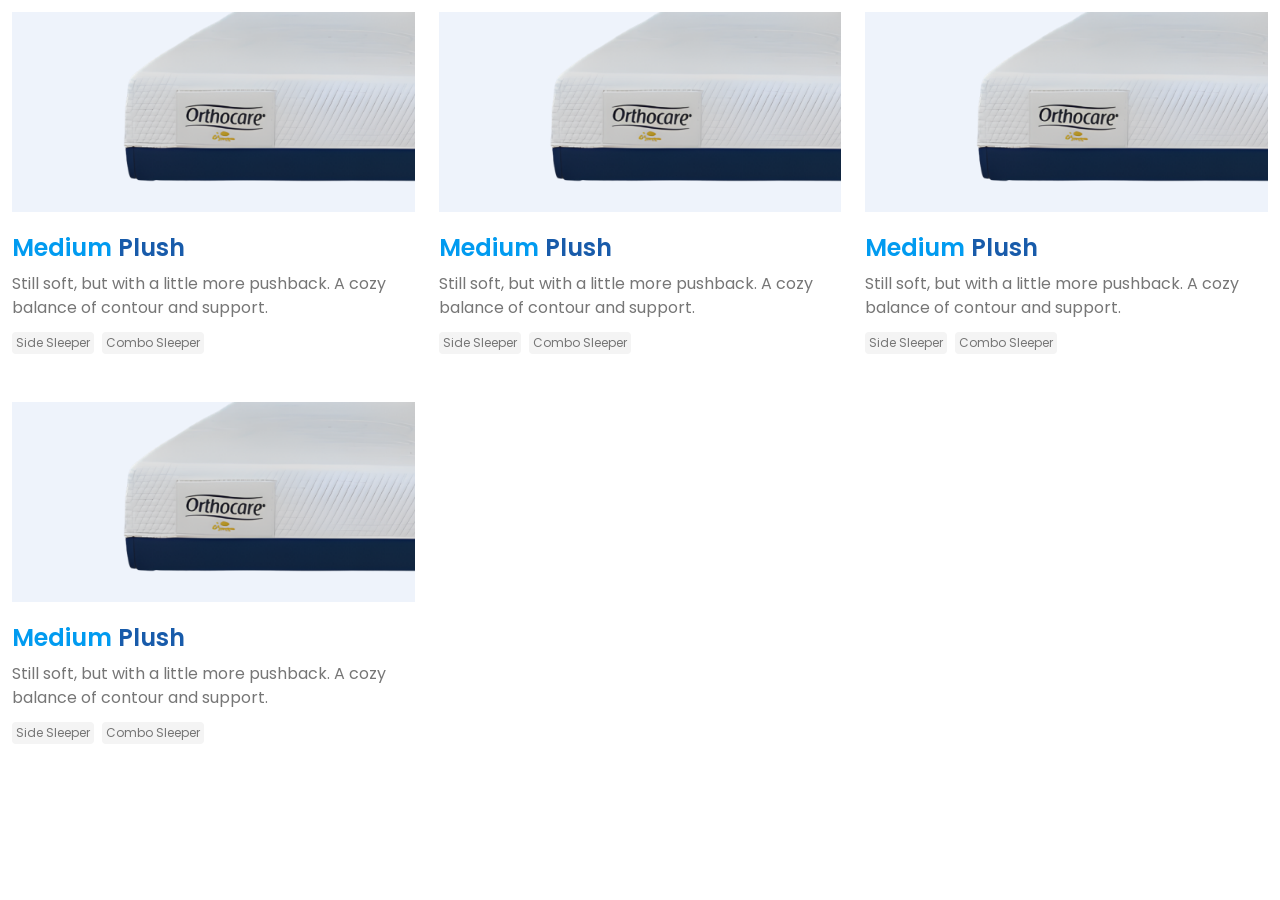
==== src/index.html @ 2d7c1d59 "initial product cards" ====
<!DOCTYPE html>
<html lang="en">
  <head>
    <meta charset="UTF-8" />
    <meta name="viewport" content="width=device-width, initial-scale=1.0" />
    <link rel="stylesheet" href="./index.css" />
    <script src="./index.js" defer></script>
    <title>Abenson</title>
  </head>
  <body>
    <main>
      <section class="product-grid">
        <article class="product-card">
          <a href="">
            <div class="product-image">
              <img
                width="300"
                height="300"
                src="../public/firmness/medium-plush.png"
                alt="Medium Plush"
              />
            </div>
            <div class="product-info">
              <h3 class="product-title">
                <span class="text-blue-secondary">Medium</span>&nbsp;<span
                  class="text-blue-primary"
                  >Plush</span
                >
              </h3>
              <p class="product-description">
                Still soft, but with a little more pushback. A cozy balance of
                contour and support.
              </p>
              <div class="product-tags">
                <span class="product-tag">Side Sleeper</span>
                <span class="product-tag">Combo Sleeper</span>
              </div>
            </div>
          </a>
        </article>
        <article class="product-card">
          <a href="">
            <div class="product-image">
              <img
                width="300"
                height="300"
                src="../public/firmness/medium-plush.png"
                alt="Medium Plush"
              />
            </div>
            <div class="product-info">
              <h3 class="product-title">
                <span class="text-blue-secondary">Medium</span>&nbsp;<span
                  class="text-blue-primary"
                  >Plush</span
                >
              </h3>
              <p class="product-description">
                Still soft, but with a little more pushback. A cozy balance of
                contour and support.
              </p>
              <div class="product-tags">
                <span class="product-tag">Side Sleeper</span>
                <span class="product-tag">Combo Sleeper</span>
              </div>
            </div>
          </a>
        </article>
        <article class="product-card">
          <a href="">
            <div class="product-image">
              <img
                width="300"
                height="300"
                src="../public/firmness/medium-plush.png"
                alt="Medium Plush"
              />
            </div>
            <div class="product-info">
              <h3 class="product-title">
                <span class="text-blue-secondary">Medium</span>&nbsp;<span
                  class="text-blue-primary"
                  >Plush</span
                >
              </h3>
              <p class="product-description">
                Still soft, but with a little more pushback. A cozy balance of
                contour and support.
              </p>
              <div class="product-tags">
                <span class="product-tag">Side Sleeper</span>
                <span class="product-tag">Combo Sleeper</span>
              </div>
            </div>
          </a>
        </article>
        <article class="product-card">
          <a href="">
            <div class="product-image">
              <img
                width="300"
                height="300"
                src="../public/firmness/medium-plush.png"
                alt="Medium Plush"
              />
            </div>
            <div class="product-info">
              <h3 class="product-title">
                <span class="text-blue-secondary">Medium</span>&nbsp;<span
                  class="text-blue-primary"
                  >Plush</span
                >
              </h3>
              <p class="product-description">
                Still soft, but with a little more pushback. A cozy balance of
                contour and support.
              </p>
              <div class="product-tags">
                <span class="product-tag">Side Sleeper</span>
                <span class="product-tag">Combo Sleeper</span>
              </div>
            </div>
          </a>
        </article>
      </section>
    </main>
  </body>
</html>
---- src/index.css ----
@import url("https://fonts.googleapis.com/css2?family=Poppins:wght@400;500;600;700&display=swap");

:root {
  --primary: #185baa;
  --secondary: #019bf0;
  --primary-text: #4c525c;
  --secondary-text: #767676;
  --white: #ffffff;
  --image-bg: #eef3fb;
  --radius-sm: 4px;
  --radius-lg: 30px;
  --radius-xl: 50px;
}

* {
  margin: 0;
  padding: 0;
  box-sizing: border-box;
  font-family: "Poppins", sans-serif;
  font-style: normal;
}

a {
  text-decoration: none;
  color: inherit;
}

.text-blue-primary {
  color: var(--primary);
}

.text-blue-secondary {
  color: var(--secondary);
}

.text-primary {
  color: var(--primary-text);
}

.text-secondary {
  color: var(--secondary-text);
}

/* Product Grid */
.product-grid {
  display: grid;
  grid-template-columns: 1fr;
}

/* Product Card */
.product-card {
  background: var(--white);
  border-radius: 1rem;
  overflow: hidden;
  cursor: pointer;
  padding: 12px;
}

.product-image {
  width: 100%;
  height: 200px;
  overflow: hidden;
  background-color: var(--image-bg);
}

.product-image img {
  width: 100%;
  height: 100%;
  object-fit: cover;
}

.product-info {
  padding: 1.5rem 0;
  display: flex;
  flex-direction: column;
  gap: 0.75rem; /* 12px */
}

.product-title {
  font-size: 1.5rem; /* 24px */
  font-weight: 600;
  line-height: 1.5rem;
}

.product-description {
  color: var(--secondary-text);
  font-size: 1rem;
  line-height: 1.5;
}

.product-tags {
  display: flex;
  flex-wrap: wrap;
  gap: 0.5rem;
}

.product-tag {
  padding: 2px 4px;
  border-radius: var(--radius-sm);
  background-color: #f4f4f4;
  font-size: 0.75rem;
  color: var(--secondary-text);
}

/* Small screens and up (sm) */
@media (min-width: 640px) {
}

/* Medium screens and up (md) */
@media (min-width: 768px) {
  .product-grid {
    grid-template-columns: repeat(2, 1fr);
  }
}

/* Large screens and up (lg) */
@media (min-width: 1024px) {
  .product-grid {
    grid-template-columns: repeat(3, 1fr);
  }
}

/* Extra large screens and up (xl) */
@media (min-width: 1280px) {
}
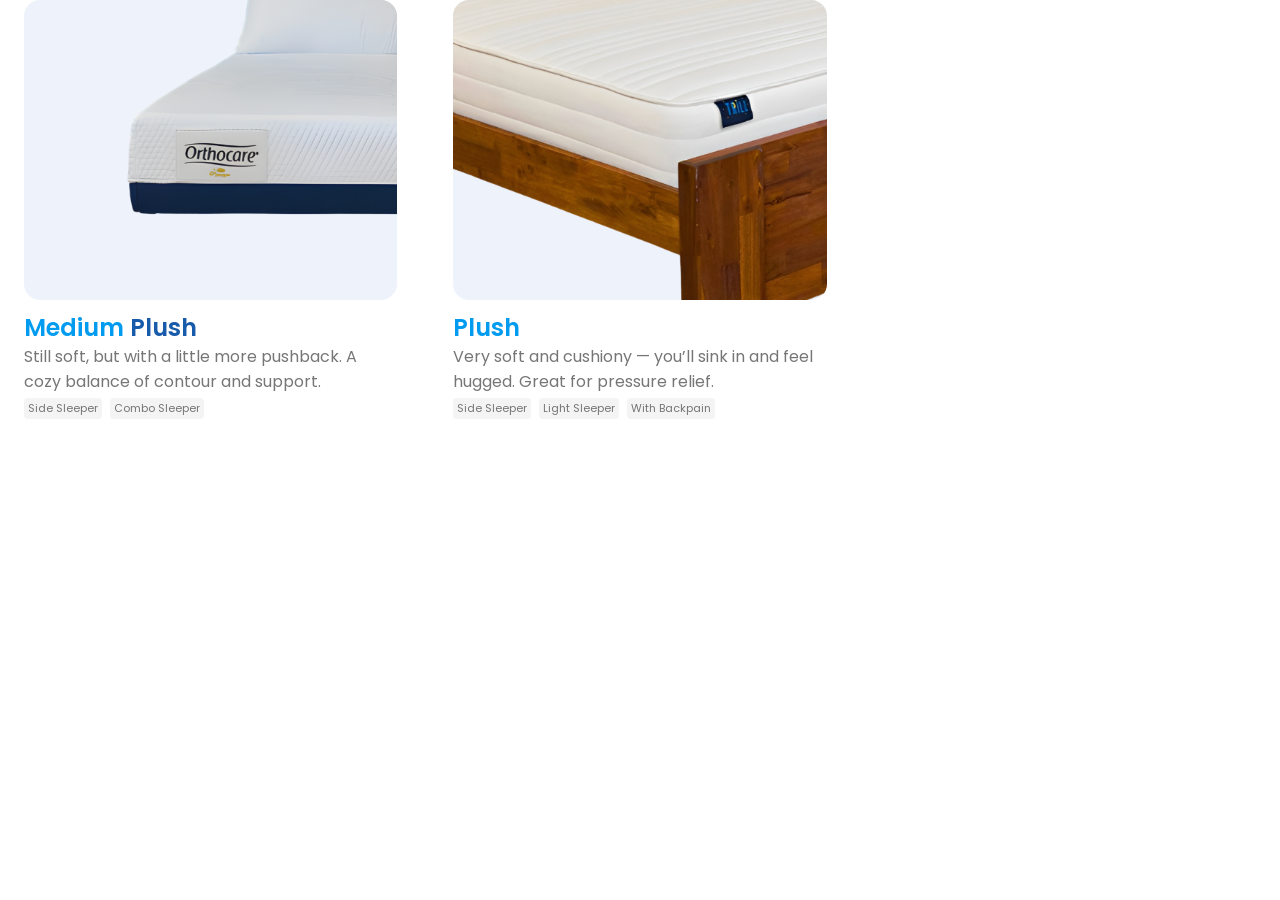
==== commit a6cb7382: "initial responsiveness for product cads" ====
--- a/src/index.html
+++ b/src/index.html
@@ -10,118 +10,68 @@
   <body>
     <main>
       <section class="product-grid">
-        <article class="product-card">
-          <a href="">
-            <div class="product-image">
-              <img
-                width="300"
-                height="300"
-                src="../public/firmness/medium-plush.png"
-                alt="Medium Plush"
-              />
-            </div>
-            <div class="product-info">
-              <h3 class="product-title">
-                <span class="text-blue-secondary">Medium</span>&nbsp;<span
-                  class="text-blue-primary"
-                  >Plush</span
-                >
-              </h3>
-              <p class="product-description">
-                Still soft, but with a little more pushback. A cozy balance of
-                contour and support.
-              </p>
-              <div class="product-tags">
-                <span class="product-tag">Side Sleeper</span>
-                <span class="product-tag">Combo Sleeper</span>
+        <a href="">
+          <article class="product-card">
+            <div>
+              <div class="product-image">
+                <img
+                  src="../public/firmness/medium-plush.png"
+                  alt="Medium Plush"
+                />
+              </div>
+              <div class="product-info">
+                <h3 class="product-title">
+                  <span class="text-blue-secondary">Medium</span>&nbsp;<span
+                    class="text-blue-primary"
+                    >Plush</span
+                  >
+                </h3>
+                <p class="product-description">
+                  Still soft, but with a little more pushback. A cozy balance of
+                  contour and support.
+                </p>
+                <div class="product-tags md">
+                  <span class="product-tag">Side Sleeper</span>
+                  <span class="product-tag">Combo Sleeper</span>
+                </div>
               </div>
             </div>
-          </a>
-        </article>
-        <article class="product-card">
-          <a href="">
-            <div class="product-image">
-              <img
-                width="300"
-                height="300"
-                src="../public/firmness/medium-plush.png"
-                alt="Medium Plush"
-              />
+
+            <div class="product-tags sm">
+              <span class="product-tag">Side Sleeper</span>
+              <span class="product-tag">Combo Sleeper</span>
             </div>
-            <div class="product-info">
-              <h3 class="product-title">
-                <span class="text-blue-secondary">Medium</span>&nbsp;<span
-                  class="text-blue-primary"
-                  >Plush</span
-                >
-              </h3>
-              <p class="product-description">
-                Still soft, but with a little more pushback. A cozy balance of
-                contour and support.
-              </p>
-              <div class="product-tags">
-                <span class="product-tag">Side Sleeper</span>
-                <span class="product-tag">Combo Sleeper</span>
+          </article>
+        </a>
+        <a href="">
+          <article class="product-card">
+            <div>
+              <div class="product-image">
+                <img src="../public/firmness/plush.png" alt="Plush" />
+              </div>
+              <div class="product-info">
+                <h3 class="product-title">
+                  <span class="text-blue-secondary">Plush</span>
+                </h3>
+                <p class="product-description">
+                  Very soft and cushiony — you’ll sink in and feel hugged. Great
+                  for pressure relief.
+                </p>
+                <div class="product-tags md">
+                  <span class="product-tag">Side Sleeper</span>
+                  <span class="product-tag">Light Sleeper</span>
+                  <span class="product-tag">With Backpain</span>
+                </div>
               </div>
             </div>
-          </a>
-        </article>
-        <article class="product-card">
-          <a href="">
-            <div class="product-image">
-              <img
-                width="300"
-                height="300"
-                src="../public/firmness/medium-plush.png"
-                alt="Medium Plush"
-              />
+
+            <div class="product-tags sm">
+              <span class="product-tag">Side Sleeper</span>
+              <span class="product-tag">Light Sleeper</span>
+              <span class="product-tag">With Backpain</span>
             </div>
-            <div class="product-info">
-              <h3 class="product-title">
-                <span class="text-blue-secondary">Medium</span>&nbsp;<span
-                  class="text-blue-primary"
-                  >Plush</span
-                >
-              </h3>
-              <p class="product-description">
-                Still soft, but with a little more pushback. A cozy balance of
-                contour and support.
-              </p>
-              <div class="product-tags">
-                <span class="product-tag">Side Sleeper</span>
-                <span class="product-tag">Combo Sleeper</span>
-              </div>
-            </div>
-          </a>
-        </article>
-        <article class="product-card">
-          <a href="">
-            <div class="product-image">
-              <img
-                width="300"
-                height="300"
-                src="../public/firmness/medium-plush.png"
-                alt="Medium Plush"
-              />
-            </div>
-            <div class="product-info">
-              <h3 class="product-title">
-                <span class="text-blue-secondary">Medium</span>&nbsp;<span
-                  class="text-blue-primary"
-                  >Plush</span
-                >
-              </h3>
-              <p class="product-description">
-                Still soft, but with a little more pushback. A cozy balance of
-                contour and support.
-              </p>
-              <div class="product-tags">
-                <span class="product-tag">Side Sleeper</span>
-                <span class="product-tag">Combo Sleeper</span>
-              </div>
-            </div>
-          </a>
-        </article>
+          </article>
+        </a>
       </section>
     </main>
   </body>
--- a/src/index.css
+++ b/src/index.css
@@ -8,8 +8,9 @@
   --white: #ffffff;
   --image-bg: #eef3fb;
   --radius-sm: 4px;
-  --radius-lg: 30px;
-  --radius-xl: 50px;
+  --radius-lg: 16px;
+  --radius-xl: 30px;
+  --radius-2xl: 50px;
 }
 
 * {
@@ -45,6 +46,7 @@
 .product-grid {
   display: grid;
   grid-template-columns: 1fr;
+  gap: 0.5rem;
 }
 
 /* Product Card */
@@ -53,39 +55,49 @@
   border-radius: 1rem;
   overflow: hidden;
   cursor: pointer;
-  padding: 12px;
+  padding: 0 1.5rem;
+  display: flex;
+  flex-direction: column;
+  align-items: start;
+  justify-content: center;
+  gap: 0.5rem;
+}
+
+.product-card > div:first-child {
+  display: flex;
+  gap: 1rem;
 }
 
 .product-image {
-  width: 100%;
-  height: 200px;
-  overflow: hidden;
   background-color: var(--image-bg);
+  width: 100px;
+  height: 100px;
+  border-radius: var(--radius-lg);
 }
 
 .product-image img {
-  width: 100%;
-  height: 100%;
+  width: 100px;
+  height: 100px;
   object-fit: cover;
+  border-radius: var(--radius-lg);
 }
 
 .product-info {
-  padding: 1.5rem 0;
   display: flex;
   flex-direction: column;
-  gap: 0.75rem; /* 12px */
+  gap: 0.25rem;
+  height: min-content;
 }
 
 .product-title {
-  font-size: 1.5rem; /* 24px */
+  font-size: 0.875rem; /* 24px */
   font-weight: 600;
   line-height: 1.5rem;
 }
 
 .product-description {
   color: var(--secondary-text);
-  font-size: 1rem;
-  line-height: 1.5;
+  font-size: 0.75rem;
 }
 
 .product-tags {
@@ -94,11 +106,15 @@
   gap: 0.5rem;
 }
 
+.product-tags.md {
+  display: none;
+}
+
 .product-tag {
   padding: 2px 4px;
   border-radius: var(--radius-sm);
   background-color: #f4f4f4;
-  font-size: 0.75rem;
+  font-size: 11px;
   color: var(--secondary-text);
 }
 
@@ -110,6 +126,38 @@
 @media (min-width: 768px) {
   .product-grid {
     grid-template-columns: repeat(2, 1fr);
+  }
+
+  .product-title {
+    font-size: 1.5rem;
+  }
+
+  .product-card > div:first-child {
+    flex-direction: column;
+  }
+
+  .product-description {
+    font-size: 1rem;
+  }
+
+  .product-tags.sm {
+    display: none;
+  }
+
+  .product-tags.md {
+    display: flex;
+  }
+
+  .product-image {
+    width: 100%;
+    height: 100%;
+    max-height: 300px;
+  }
+
+  .product-image img {
+    width: 100%;
+    height: 100%;
+    max-height: 300px;
   }
 }
 
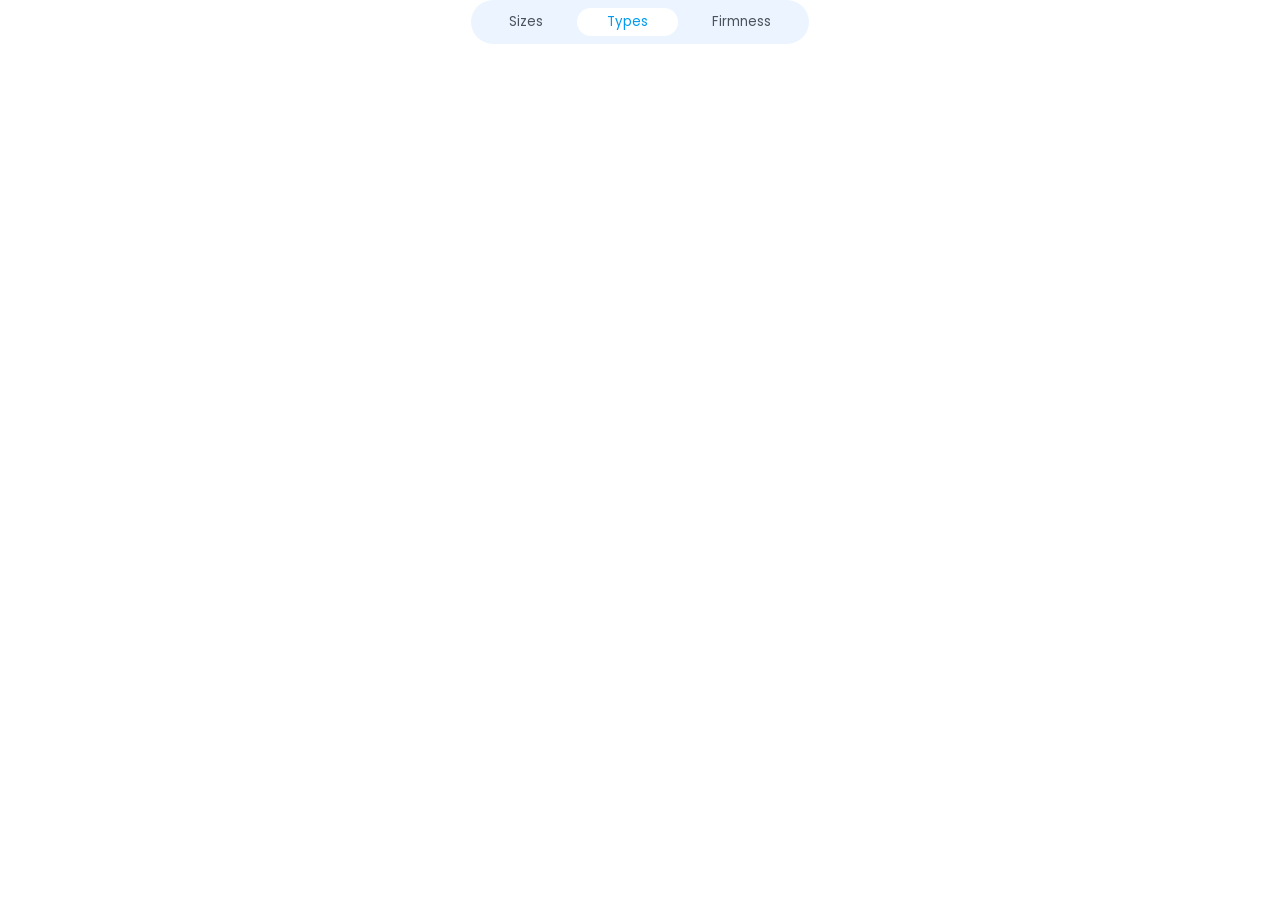
==== commit 000ccfd5: "add nav tabs styling" ====
--- a/src/index.html
+++ b/src/index.html
@@ -9,8 +9,37 @@
   </head>
   <body>
     <main>
-      <section class="product-grid">
-        <a href="">
+      <section class="products-section">
+        <nav class="nav-tabs" role="tablist">
+          <button
+            class="nav-tab"
+            data-tab="sizes"
+            role="tab"
+            aria-selected="false"
+          >
+            Sizes
+          </button>
+          <button
+            class="nav-tab nav-tab-active"
+            data-tab="types"
+            role="tab"
+            aria-selected="true"
+          >
+            Types
+          </button>
+          <button
+            class="nav-tab"
+            data-tab="firmness"
+            role="tab"
+            aria-selected="false"
+          >
+            Firmness
+          </button>
+        </nav>
+        <section class="product-grid">
+          <!-- Navigation Tabs -->
+
+          <!-- <a href="">
           <article class="product-card">
             <div>
               <div class="product-image">
@@ -71,7 +100,8 @@
               <span class="product-tag">With Backpain</span>
             </div>
           </article>
-        </a>
+        </a> -->
+        </section>
       </section>
     </main>
   </body>
--- a/src/index.css
+++ b/src/index.css
@@ -40,6 +40,32 @@
 
 .text-secondary {
   color: var(--secondary-text);
+}
+
+/* Navigation Tabs */
+.nav-tabs{
+  border-radius: var(--radius-2xl);
+  padding: .5rem;
+  display: flex;
+  align-items: center;
+  gap: .25rem;
+  background-color: #ECF5FF;
+  width: max-content;
+  margin: 0 auto;
+}
+
+.nav-tab{
+  padding: 4px 30px;
+  border-radius: var(--radius-xl);
+  border: none;
+  background-color: transparent;
+  color: var(--primary-text);
+  cursor: pointer;
+}
+
+.nav-tab-active{
+  background-color: var(--white);
+  color: var(--secondary);
 }
 
 /* Product Grid */
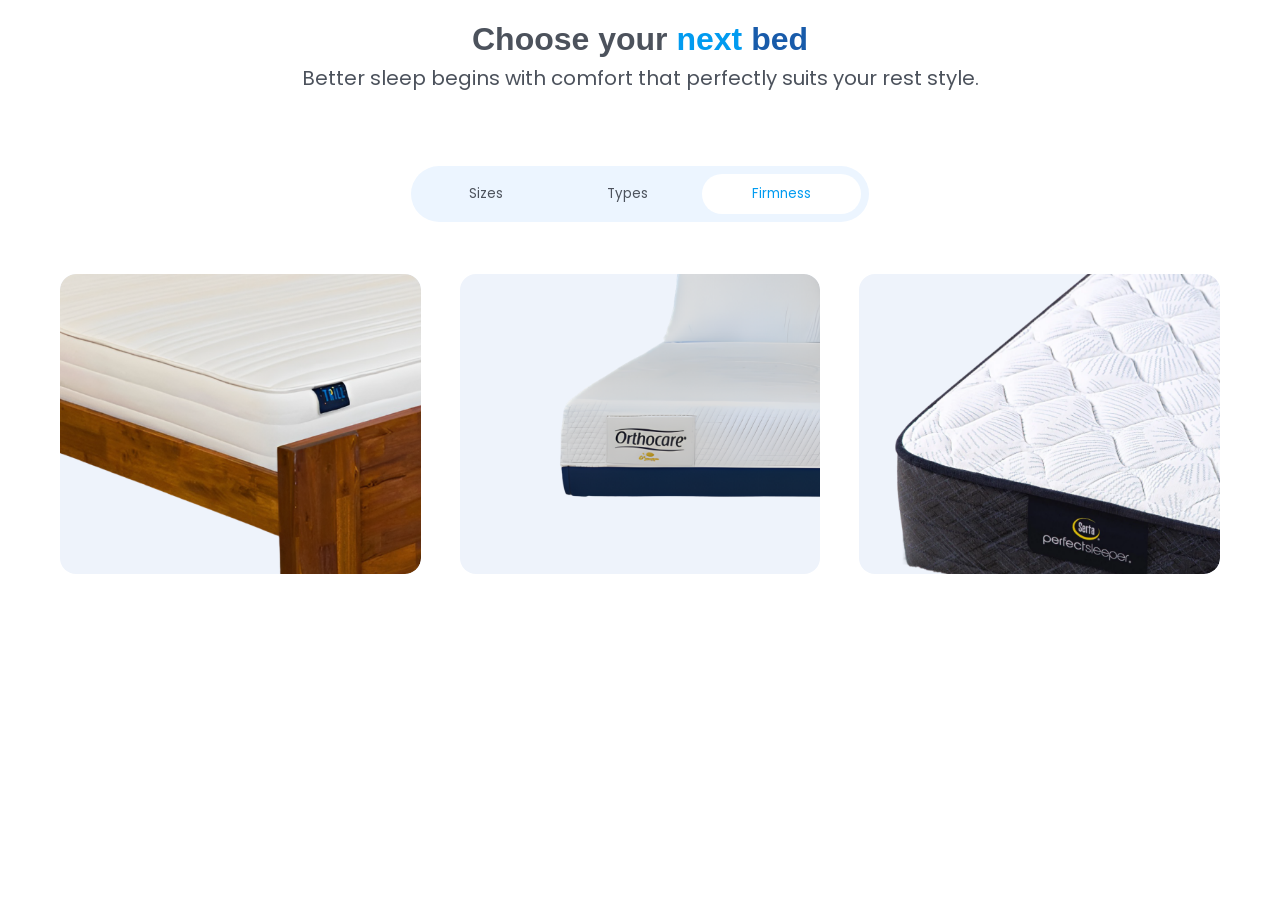
==== commit 9e6392a0: "initial product card animation" ====
--- a/src/index.html
+++ b/src/index.html
@@ -10,98 +10,146 @@
   <body>
     <main>
       <section class="products-section">
-        <nav class="nav-tabs" role="tablist">
-          <button
-            class="nav-tab"
-            data-tab="sizes"
-            role="tab"
-            aria-selected="false"
-          >
-            Sizes
-          </button>
-          <button
-            class="nav-tab nav-tab-active"
-            data-tab="types"
-            role="tab"
-            aria-selected="true"
-          >
-            Types
-          </button>
-          <button
-            class="nav-tab"
-            data-tab="firmness"
-            role="tab"
-            aria-selected="false"
-          >
-            Firmness
-          </button>
-        </nav>
-        <section class="product-grid">
+        <!-- Header -->
+        <header class="header">
+          <h1 class="header-title">
+            Choose your <span class="text-blue-secondary">next</span>
+            <span class="text-blue-primary">bed</span>
+          </h1>
+          <p class="header-subtitle">
+            Better sleep begins with comfort that perfectly suits your rest
+            style.
+          </p>
+        </header>
+        <div class="main-content">
           <!-- Navigation Tabs -->
+          <nav class="nav-tabs" role="tablist">
+            <button
+              class="nav-tab"
+              data-tab="sizes"
+              role="tab"
+              aria-selected="false"
+            >
+              Sizes
+            </button>
+            <button
+              class="nav-tab"
+              data-tab="types"
+              role="tab"
+              aria-selected="false"
+            >
+              Types
+            </button>
+            <button
+              class="nav-tab nav-tab-active"
+              data-tab="firmness"
+              role="tab"
+              aria-selected="true"
+            >
+              Firmness
+            </button>
+          </nav>
+          <section class="product-grid">
+            <!-- PLUSH -->
+            <a href="">
+              <article class="product-card">
+                <div>
+                  <div class="product-image">
+                    <img src="../public/firmness/plush.png" alt="Plush" />
+                  </div>
+                  <div class="product-info">
+                    <h3 class="product-title">
+                      <span class="text-blue-secondary">Plush</span>
+                    </h3>
+                    <p class="product-description">
+                      Very soft and cushiony — you’ll sink in and feel hugged.
+                      Great for pressure relief.
+                    </p>
+                    <div class="product-tags md">
+                      <span class="product-tag">Side Sleeper</span>
+                      <span class="product-tag">Light Sleeper</span>
+                      <span class="product-tag">With Backpain</span>
+                    </div>
+                  </div>
+                </div>
 
-          <!-- <a href="">
-          <article class="product-card">
-            <div>
-              <div class="product-image">
-                <img
-                  src="../public/firmness/medium-plush.png"
-                  alt="Medium Plush"
-                />
-              </div>
-              <div class="product-info">
-                <h3 class="product-title">
-                  <span class="text-blue-secondary">Medium</span>&nbsp;<span
-                    class="text-blue-primary"
-                    >Plush</span
-                  >
-                </h3>
-                <p class="product-description">
-                  Still soft, but with a little more pushback. A cozy balance of
-                  contour and support.
-                </p>
-                <div class="product-tags md">
-                  <span class="product-tag">Side Sleeper</span>
-                  <span class="product-tag">Combo Sleeper</span>
-                </div>
-              </div>
-            </div>
-
-            <div class="product-tags sm">
-              <span class="product-tag">Side Sleeper</span>
-              <span class="product-tag">Combo Sleeper</span>
-            </div>
-          </article>
-        </a>
-        <a href="">
-          <article class="product-card">
-            <div>
-              <div class="product-image">
-                <img src="../public/firmness/plush.png" alt="Plush" />
-              </div>
-              <div class="product-info">
-                <h3 class="product-title">
-                  <span class="text-blue-secondary">Plush</span>
-                </h3>
-                <p class="product-description">
-                  Very soft and cushiony — you’ll sink in and feel hugged. Great
-                  for pressure relief.
-                </p>
-                <div class="product-tags md">
+                <div class="product-tags sm">
                   <span class="product-tag">Side Sleeper</span>
                   <span class="product-tag">Light Sleeper</span>
                   <span class="product-tag">With Backpain</span>
                 </div>
-              </div>
-            </div>
+              </article>
+            </a>
 
-            <div class="product-tags sm">
-              <span class="product-tag">Side Sleeper</span>
-              <span class="product-tag">Light Sleeper</span>
-              <span class="product-tag">With Backpain</span>
-            </div>
-          </article>
-        </a> -->
-        </section>
+            <!-- MEDIUM PLUSH -->
+            <a href="">
+              <article class="product-card">
+                <div>
+                  <div class="product-image">
+                    <img
+                      src="../public/firmness/medium-plush.png"
+                      alt="Medium Plush"
+                    />
+                  </div>
+                  <div class="product-info">
+                    <h3 class="product-title">
+                      <span class="text-blue-secondary">Medium</span>&nbsp;<span
+                        class="text-blue-primary"
+                        >Plush</span
+                      >
+                    </h3>
+                    <p class="product-description">
+                      Still soft, but with a little more pushback. A cozy
+                      balance of contour and support.
+                    </p>
+                    <div class="product-tags md">
+                      <span class="product-tag">Side Sleeper</span>
+                      <span class="product-tag">Combo Sleeper</span>
+                    </div>
+                  </div>
+                </div>
+
+                <div class="product-tags sm">
+                  <span class="product-tag">Side Sleeper</span>
+                  <span class="product-tag">Combo Sleeper</span>
+                </div>
+              </article>
+            </a>
+
+            <!-- FIRM -->
+            <a href="">
+              <article class="product-card">
+                <div>
+                  <div class="product-image">
+                    <img src="../public/firmness/firm.png" alt="Firm" />
+                  </div>
+                  <div class="product-info">
+                    <h3 class="product-title">
+                      <span class="text-blue-secondary">Firm</span>
+                    </h3>
+                    <p class="product-description">
+                      More solid, with less give. Keeps your body lifted and
+                      aligned.
+                    </p>
+                    <div class="product-tags md">
+                      <span class="product-tag">Back Sleeper</span>
+                      <span class="product-tag">Stomach Sleeper</span>
+                      <span class="product-tag">Heavier Individual</span>
+                    </div>
+                  </div>
+                </div>
+
+                <div class="product-tags sm">
+                  <span class="product-tag">Back Sleeper</span>
+                  <span class="product-tag">Stomach Sleeper</span>
+                  <span class="product-tag">Heavier Individual</span>
+                </div>
+              </article>
+            </a>
+
+            <!-- MEDIUM FIRM -->
+          </section>
+        </div>
       </section>
     </main>
   </body>
--- a/src/index.css
+++ b/src/index.css
@@ -42,19 +42,57 @@
   color: var(--secondary-text);
 }
 
+/* Products Section */
+.products-section {
+  display: flex;
+  flex-direction: column;
+  align-items: center;
+  justify-content: center;
+  gap: 1.25rem;
+}
+
+/* Products Section Header */
+.header {
+  color: var(--primary-text);
+  text-align: center;
+  padding-inline: 1rem;
+}
+
+.header-title {
+  font-weight: 700;
+  line-height: 54px;
+  size: 1.25rem;
+  letter-spacing: 0%;
+}
+
+.header-subtitle {
+  font-weight: 400;
+  line-height: 24px;
+  size: 13px;
+  letter-spacing: 0;
+}
+
+.main-content {
+  display: flex;
+  flex-direction: column;
+  align-items: center;
+  justify-content: center;
+  gap: 1.25rem;
+  width: 100%;
+}
+
 /* Navigation Tabs */
-.nav-tabs{
+.nav-tabs {
   border-radius: var(--radius-2xl);
-  padding: .5rem;
+  padding: 0.5rem;
   display: flex;
   align-items: center;
-  gap: .25rem;
-  background-color: #ECF5FF;
-  width: max-content;
-  margin: 0 auto;
-}
-
-.nav-tab{
+  gap: 0.25rem;
+  background-color: #ecf5ff;
+  width: calc(max-content + 14px);
+}
+
+.nav-tab {
   padding: 4px 30px;
   border-radius: var(--radius-xl);
   border: none;
@@ -63,7 +101,7 @@
   cursor: pointer;
 }
 
-.nav-tab-active{
+.nav-tab-active {
   background-color: var(--white);
   color: var(--secondary);
 }
@@ -73,6 +111,7 @@
   display: grid;
   grid-template-columns: 1fr;
   gap: 0.5rem;
+  width: 100%;
 }
 
 /* Product Card */
@@ -106,6 +145,7 @@
   height: 100px;
   object-fit: cover;
   border-radius: var(--radius-lg);
+  object-position: 90% 32%;
 }
 
 .product-info {
@@ -150,8 +190,40 @@
 
 /* Medium screens and up (md) */
 @media (min-width: 768px) {
+  .main-content {
+    gap: 2.5rem;
+    padding-top: 2.5rem;
+  }
+
+  .header {
+    padding: 0.75rem 0 1rem 0;
+  }
+
+  .header-title {
+    font-size: 2rem;
+  }
+
+  .header-subtitle {
+    font-size: 1.25rem;
+  }
+
+  .nav-tab {
+    padding: 10px 50px;
+  }
+
+  .products-section {
+    padding-inline: 3rem;
+  }
+
   .product-grid {
     grid-template-columns: repeat(2, 1fr);
+    gap: 15px;
+  }
+
+  .product-card {
+    padding: 12px 12px 24px 12px;
+    position: relative;
+    overflow: hidden;
   }
 
   .product-title {
@@ -160,6 +232,29 @@
 
   .product-card > div:first-child {
     flex-direction: column;
+    gap: 0;
+    width: 100%;
+  }
+
+  .product-info {
+    gap: 0.75rem;
+    padding: 16px 24px 24px 24px;
+    background-color: var(--white);
+    position: absolute;
+    bottom: -50%;
+    transition: bottom 0.3s ease;
+    left: 0;
+    right: 0;
+  }
+
+  @media (hover: hover) {
+    .product-card:hover .product-info {
+      bottom: 0;
+    }
+    .product-card:hover .product-image img {
+      transform: scale(1.03);
+      transform-origin: right;
+    }
   }
 
   .product-description {
@@ -178,12 +273,14 @@
     width: 100%;
     height: 100%;
     max-height: 300px;
+    overflow: hidden;
   }
 
   .product-image img {
     width: 100%;
     height: 100%;
     max-height: 300px;
+    transition: transform 0.35s ease;
   }
 }
 
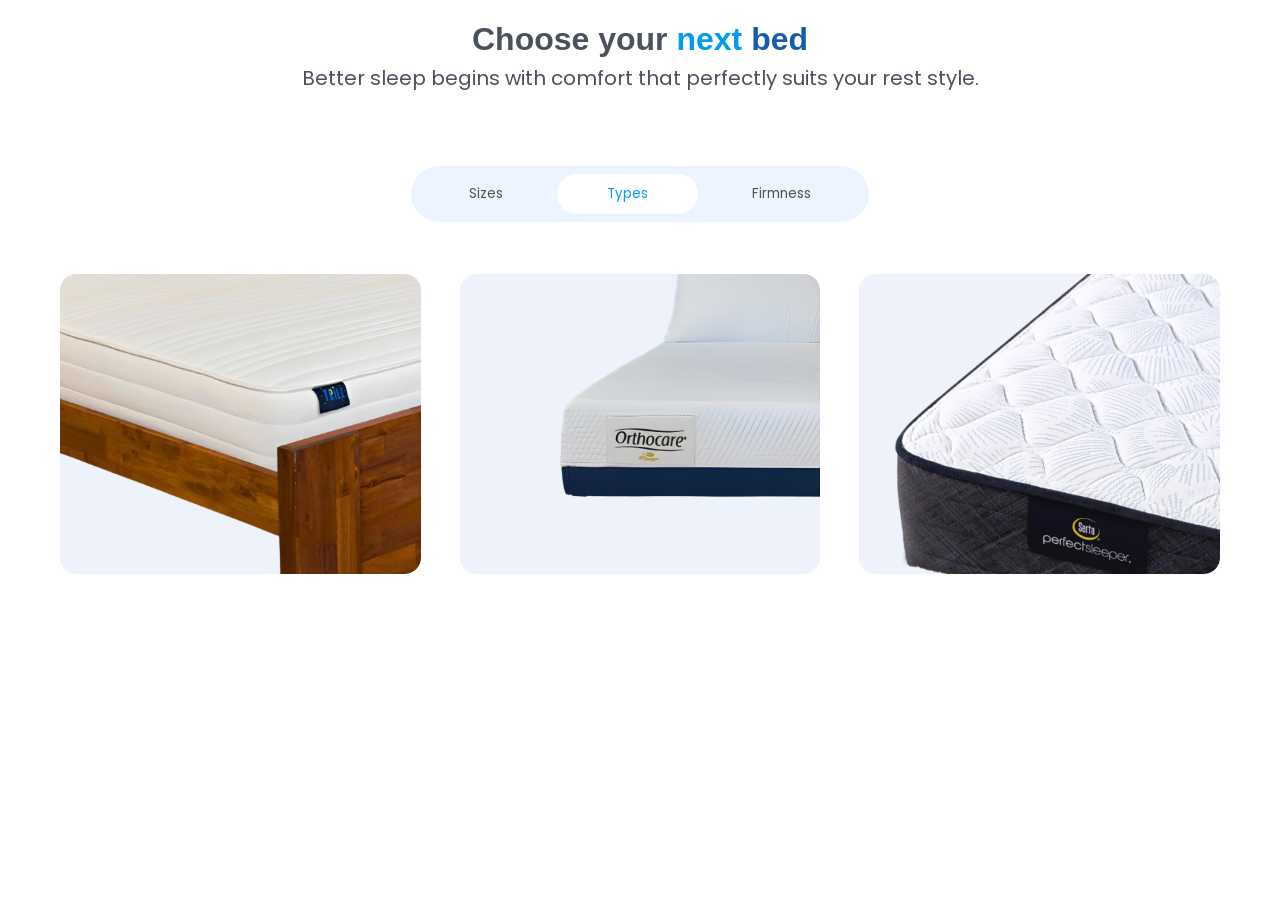
==== commit f1250f19: "add tab interaction" ====
--- a/src/index.html
+++ b/src/index.html
@@ -24,28 +24,11 @@
         <div class="main-content">
           <!-- Navigation Tabs -->
           <nav class="nav-tabs" role="tablist">
-            <button
-              class="nav-tab"
-              data-tab="sizes"
-              role="tab"
-              aria-selected="false"
-            >
-              Sizes
-            </button>
-            <button
-              class="nav-tab"
-              data-tab="types"
-              role="tab"
-              aria-selected="false"
-            >
+            <button class="nav-tab" data-tab="sizes" role="tab">Sizes</button>
+            <button class="nav-tab nav-tab-active" data-tab="types" role="tab">
               Types
             </button>
-            <button
-              class="nav-tab nav-tab-active"
-              data-tab="firmness"
-              role="tab"
-              aria-selected="true"
-            >
+            <button class="nav-tab" data-tab="firmness" role="tab">
               Firmness
             </button>
           </nav>
--- a/src/index.css
+++ b/src/index.css
@@ -26,6 +26,10 @@
   color: inherit;
 }
 
+:focus-visible{
+  outline: var(--secondary) auto 1px;
+}
+
 .text-blue-primary {
   color: var(--primary);
 }
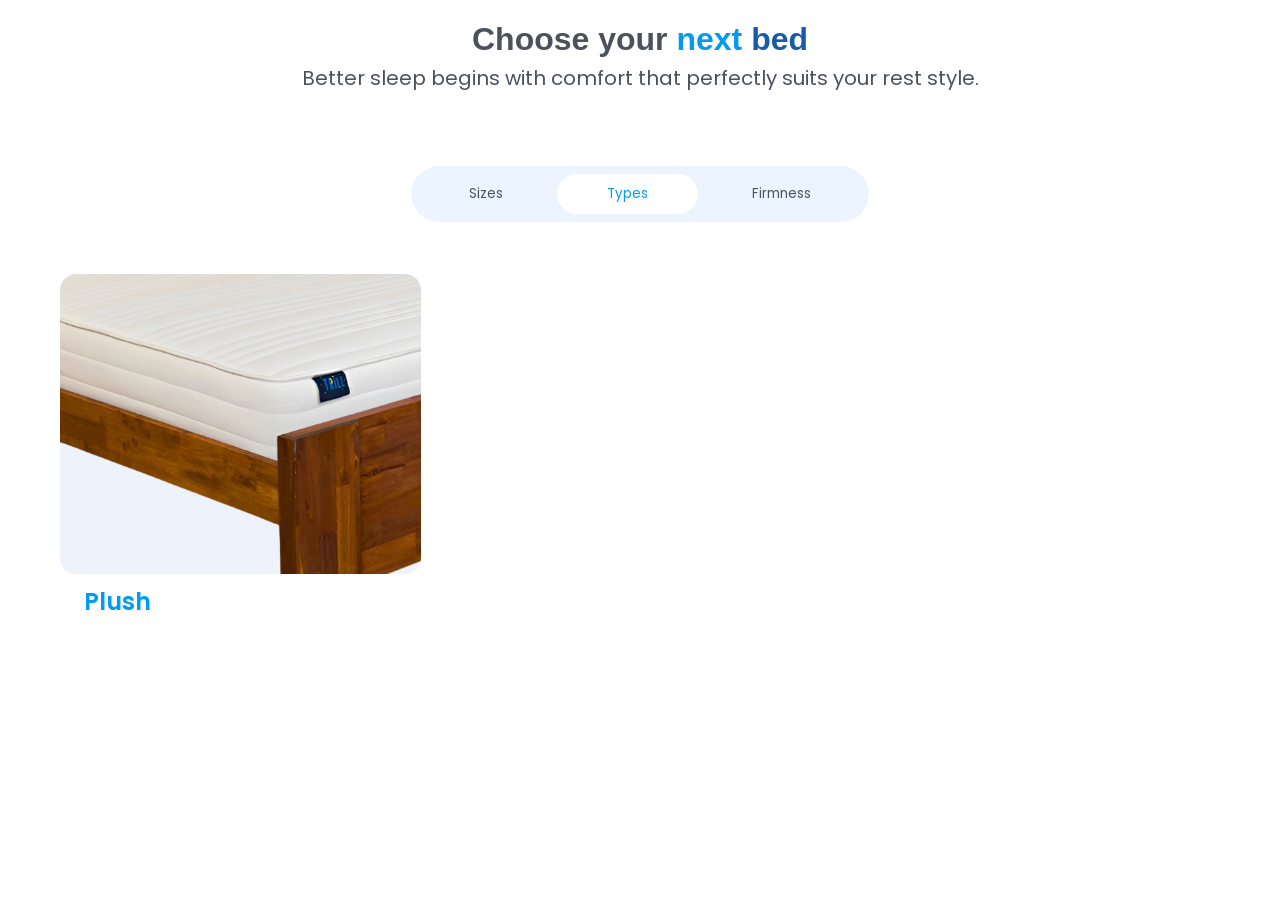
==== commit d36611c9: "complete animation for product cards" ====
--- a/src/index.html
+++ b/src/index.html
@@ -3,7 +3,7 @@
   <head>
     <meta charset="UTF-8" />
     <meta name="viewport" content="width=device-width, initial-scale=1.0" />
-    <link rel="stylesheet" href="./index.css" />
+    <link rel="stylesheet" href="./style.css" />
     <script src="./index.js" defer></script>
     <title>Abenson</title>
   </head>
@@ -44,14 +44,21 @@
                     <h3 class="product-title">
                       <span class="text-blue-secondary">Plush</span>
                     </h3>
-                    <p class="product-description">
-                      Very soft and cushiony — you’ll sink in and feel hugged.
-                      Great for pressure relief.
-                    </p>
-                    <div class="product-tags md">
-                      <span class="product-tag">Side Sleeper</span>
-                      <span class="product-tag">Light Sleeper</span>
-                      <span class="product-tag">With Backpain</span>
+
+                    <div class="info-reveal">
+                      <h3 class="product-title">
+                        <span class="text-blue-secondary">Plush</span>
+                      </h3>
+                      <p class="product-description">
+                        Very soft and cushiony — you’ll sink in and feel hugged.
+                        Great for pressure relief.
+                      </p>
+                      <!-- will only be visible on md and up -->
+                      <div class="product-tags md">
+                        <span class="product-tag">Side Sleeper</span>
+                        <span class="product-tag">Light Sleeper</span>
+                        <span class="product-tag">With Backpain</span>
+                      </div>
                     </div>
                   </div>
                 </div>
@@ -63,74 +70,6 @@
                 </div>
               </article>
             </a>
-
-            <!-- MEDIUM PLUSH -->
-            <a href="">
-              <article class="product-card">
-                <div>
-                  <div class="product-image">
-                    <img
-                      src="../public/firmness/medium-plush.png"
-                      alt="Medium Plush"
-                    />
-                  </div>
-                  <div class="product-info">
-                    <h3 class="product-title">
-                      <span class="text-blue-secondary">Medium</span>&nbsp;<span
-                        class="text-blue-primary"
-                        >Plush</span
-                      >
-                    </h3>
-                    <p class="product-description">
-                      Still soft, but with a little more pushback. A cozy
-                      balance of contour and support.
-                    </p>
-                    <div class="product-tags md">
-                      <span class="product-tag">Side Sleeper</span>
-                      <span class="product-tag">Combo Sleeper</span>
-                    </div>
-                  </div>
-                </div>
-
-                <div class="product-tags sm">
-                  <span class="product-tag">Side Sleeper</span>
-                  <span class="product-tag">Combo Sleeper</span>
-                </div>
-              </article>
-            </a>
-
-            <!-- FIRM -->
-            <a href="">
-              <article class="product-card">
-                <div>
-                  <div class="product-image">
-                    <img src="../public/firmness/firm.png" alt="Firm" />
-                  </div>
-                  <div class="product-info">
-                    <h3 class="product-title">
-                      <span class="text-blue-secondary">Firm</span>
-                    </h3>
-                    <p class="product-description">
-                      More solid, with less give. Keeps your body lifted and
-                      aligned.
-                    </p>
-                    <div class="product-tags md">
-                      <span class="product-tag">Back Sleeper</span>
-                      <span class="product-tag">Stomach Sleeper</span>
-                      <span class="product-tag">Heavier Individual</span>
-                    </div>
-                  </div>
-                </div>
-
-                <div class="product-tags sm">
-                  <span class="product-tag">Back Sleeper</span>
-                  <span class="product-tag">Stomach Sleeper</span>
-                  <span class="product-tag">Heavier Individual</span>
-                </div>
-              </article>
-            </a>
-
-            <!-- MEDIUM FIRM -->
           </section>
         </div>
       </section>
--- a/src/style.css
+++ b/src/style.css
@@ -0,0 +1,306 @@
+@import url("https://fonts.googleapis.com/css2?family=Poppins:wght@400;500;600;700&display=swap");
+
+:root {
+  --primary: #185baa;
+  --secondary: #019bf0;
+  --primary-text: #4c525c;
+  --secondary-text: #767676;
+  --white: #ffffff;
+  --image-bg: #eef3fb;
+  --radius-sm: 4px;
+  --radius-lg: 16px;
+  --radius-xl: 30px;
+  --radius-2xl: 50px;
+}
+
+* {
+  margin: 0;
+  padding: 0;
+  box-sizing: border-box;
+  font-family: "Poppins", sans-serif;
+  font-style: normal;
+}
+
+a {
+  text-decoration: none;
+  color: inherit;
+}
+
+:focus-visible {
+  outline: var(--secondary) auto 1px;
+}
+
+.text-blue-primary {
+  color: var(--primary);
+}
+
+.text-blue-secondary {
+  color: var(--secondary);
+}
+
+.text-primary {
+  color: var(--primary-text);
+}
+
+.text-secondary {
+  color: var(--secondary-text);
+}
+
+/* Products Section */
+.products-section {
+  display: flex;
+  flex-direction: column;
+  align-items: center;
+  justify-content: center;
+  gap: 1.25rem;
+}
+
+/* Products Section Header */
+.header {
+  color: var(--primary-text);
+  text-align: center;
+  padding-inline: 1rem;
+}
+
+.header-title {
+  font-weight: 700;
+  line-height: 54px;
+  size: 1.25rem;
+  letter-spacing: 0%;
+}
+
+.header-subtitle {
+  font-weight: 400;
+  line-height: 24px;
+  size: 13px;
+  letter-spacing: 0;
+}
+
+.main-content {
+  display: flex;
+  flex-direction: column;
+  align-items: center;
+  justify-content: center;
+  gap: 1.25rem;
+  width: 100%;
+}
+
+/* Navigation Tabs */
+.nav-tabs {
+  border-radius: var(--radius-2xl);
+  padding: 0.5rem;
+  display: flex;
+  align-items: center;
+  gap: 0.25rem;
+  background-color: #ecf5ff;
+  width: calc(max-content + 14px);
+}
+
+.nav-tab {
+  padding: 4px 30px;
+  border-radius: var(--radius-xl);
+  border: none;
+  background-color: transparent;
+  color: var(--primary-text);
+  cursor: pointer;
+}
+
+.nav-tab-active {
+  background-color: var(--white);
+  color: var(--secondary);
+}
+
+/* Product Grid */
+.product-grid {
+  display: grid;
+  grid-template-columns: 1fr;
+  gap: 0.5rem;
+  width: 100%;
+}
+
+/* Product Card */
+.product-card {
+  background: var(--white);
+  border-radius: 1rem;
+  overflow: hidden;
+  cursor: pointer;
+  padding: 0 1.5rem;
+  display: flex;
+  flex-direction: column;
+  align-items: start;
+  justify-content: center;
+  gap: 0.5rem;
+}
+
+.product-card > div:first-child {
+  display: flex;
+  gap: 1rem;
+}
+
+.product-image {
+  background-color: var(--image-bg);
+  width: 100px;
+  height: 100px;
+  border-radius: var(--radius-lg);
+}
+
+.product-image img {
+  width: 100px;
+  height: 100px;
+  object-fit: cover;
+  border-radius: var(--radius-lg);
+}
+
+.product-info {
+  display: flex;
+  flex-direction: column;
+  gap: 0.25rem;
+  height: min-content;
+}
+
+.product-title {
+  font-size: 0.875rem; /* 24px */
+  font-weight: 600;
+  line-height: 1.5rem;
+}
+
+.info-reveal > .product-title {
+  display: none;
+}
+
+.product-description {
+  color: var(--secondary-text);
+  font-size: 0.75rem;
+}
+
+.product-tags {
+  display: flex;
+  flex-wrap: wrap;
+  gap: 0.5rem;
+}
+
+.product-tags.md {
+  display: none;
+}
+
+.product-tag {
+  padding: 2px 4px;
+  border-radius: var(--radius-sm);
+  background-color: #f4f4f4;
+  font-size: 11px;
+  color: var(--secondary-text);
+}
+
+/* Medium screens and up (md) */
+@media (min-width: 768px) {
+  .product-grid {
+    grid-template-columns: repeat(2, 1fr);
+    gap: 15px;
+  }
+}
+
+/* Large screens and up (lg) */
+@media (min-width: 1024px) {
+  .main-content {
+    gap: 2.5rem;
+    padding-top: 2.5rem;
+  }
+
+  .header {
+    padding: 0.75rem 0 1rem 0;
+  }
+
+  .header-title {
+    font-size: 2rem;
+  }
+
+  .header-subtitle {
+    font-size: 1.25rem;
+  }
+
+  .nav-tab {
+    padding: 10px 50px;
+  }
+
+  .products-section {
+    padding-inline: 3rem;
+  }
+  .product-grid {
+    grid-template-columns: repeat(3, 1fr);
+  }
+
+  .product-card {
+    padding: 12px 12px 24px 12px;
+    overflow: hidden;
+  }
+
+  .product-title {
+    font-size: 1.5rem;
+  }
+
+  .info-reveal > .product-title {
+    display: unset;
+  }
+
+  .product-card > div:first-child {
+    flex-direction: column;
+    gap: 0;
+    width: 100%;
+    position: relative;
+  }
+
+  .product-info {
+    gap: 0.75rem;
+    padding: 16px 24px 24px 24px;
+    background-color: var(--white);
+    transition: all 0.3s ease;
+  }
+
+  .info-reveal {
+    flex-direction: column;
+    gap: 0.25rem;
+    display: flex;
+    position: absolute;
+    bottom: -50%;
+    left: 0;
+    right: 0;
+    padding: 16px 24px 24px 24px;
+    background-color: var(--white);
+    transition: bottom 0.3s ease;
+  }
+
+  @media (hover: hover) {
+    .product-card:hover .info-reveal {
+      bottom: 0;
+    }
+    .product-card:hover .product-image img {
+      transform: scale(1.03);
+    }
+  }
+
+  .product-description {
+    font-size: 1rem;
+  }
+
+  .product-tags.sm {
+    display: none;
+  }
+
+  .product-tags.md {
+    display: flex;
+  }
+
+  .product-image {
+    width: 100%;
+    height: 100%;
+    max-height: 300px;
+    overflow: hidden;
+  }
+
+  .product-image img {
+    width: 100%;
+    height: 100%;
+    max-height: 300px;
+    transition: transform 0.35s ease;
+  }
+}
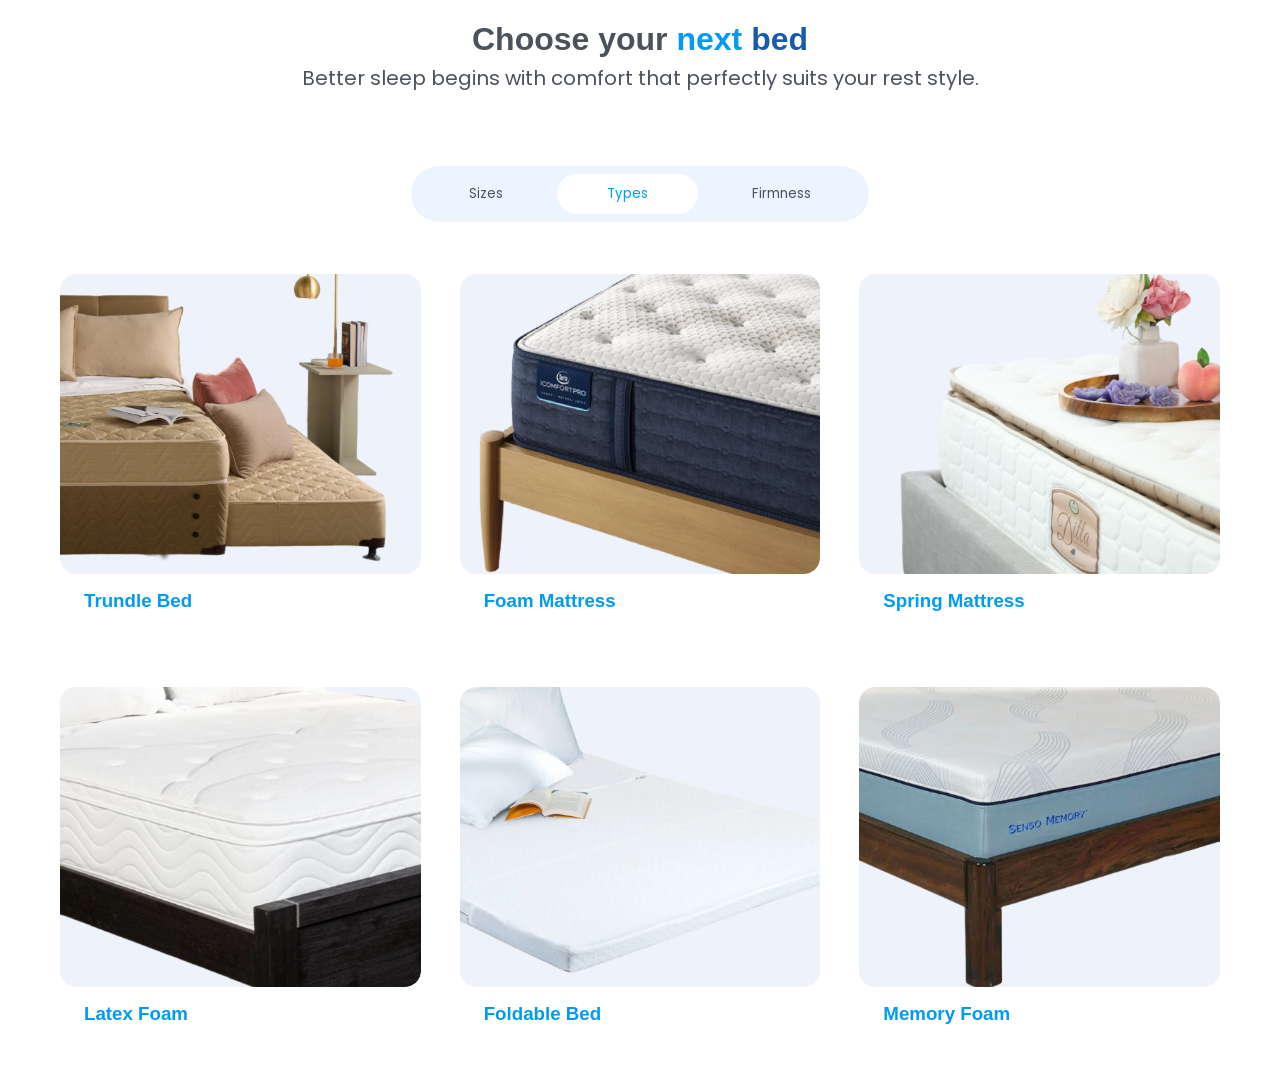
==== commit c096f1f6: "add skeleton loaders" ====
--- a/src/index.html
+++ b/src/index.html
@@ -25,52 +25,16 @@
           <!-- Navigation Tabs -->
           <nav class="nav-tabs" role="tablist">
             <button class="nav-tab" data-tab="sizes" role="tab">Sizes</button>
-            <button class="nav-tab nav-tab-active" data-tab="types" role="tab">
-              Types
-            </button>
+            <button class="nav-tab" data-tab="types" role="tab">Types</button>
             <button class="nav-tab" data-tab="firmness" role="tab">
               Firmness
             </button>
           </nav>
-          <section class="product-grid">
-            <!-- PLUSH -->
-            <a href="">
-              <article class="product-card">
-                <div>
-                  <div class="product-image">
-                    <img src="../public/firmness/plush.png" alt="Plush" />
-                  </div>
-                  <div class="product-info">
-                    <h3 class="product-title">
-                      <span class="text-blue-secondary">Plush</span>
-                    </h3>
 
-                    <div class="info-reveal">
-                      <h3 class="product-title">
-                        <span class="text-blue-secondary">Plush</span>
-                      </h3>
-                      <p class="product-description">
-                        Very soft and cushiony — you’ll sink in and feel hugged.
-                        Great for pressure relief.
-                      </p>
-                      <!-- will only be visible on md and up -->
-                      <div class="product-tags md">
-                        <span class="product-tag">Side Sleeper</span>
-                        <span class="product-tag">Light Sleeper</span>
-                        <span class="product-tag">With Backpain</span>
-                      </div>
-                    </div>
-                  </div>
-                </div>
+          <!-- Product Grid -->
+          <!-- We'll insert the products here -->
+          <section class="product-grid" data-category="types"></section>
 
-                <div class="product-tags sm">
-                  <span class="product-tag">Side Sleeper</span>
-                  <span class="product-tag">Light Sleeper</span>
-                  <span class="product-tag">With Backpain</span>
-                </div>
-              </article>
-            </a>
-          </section>
         </div>
       </section>
     </main>
--- a/src/style.css
+++ b/src/style.css
@@ -164,7 +164,7 @@
   line-height: 1.5rem;
 }
 
-.info-reveal > .product-title {
+.product-title-reveal {
   display: none;
 }
 
@@ -191,6 +191,26 @@
   color: var(--secondary-text);
 }
 
+/* Skeleton Loader */
+.skeleton-card {
+  width: 90%;
+  height: 100px;
+  margin: 0 auto;
+  border-radius: 12px;
+  background: linear-gradient(90deg, #ebebeb 25%, #f8f8f8 50%, #ebebeb 75%);
+  background-size: 200% 100%;
+  animation: shimmer 2s infinite;
+}
+
+@keyframes shimmer {
+  0% {
+    background-position: -200% 0;
+  }
+  100% {
+    background-position: 200% 0;
+  }
+}
+
 /* Medium screens and up (md) */
 @media (min-width: 768px) {
   .product-grid {
@@ -224,6 +244,8 @@
 
   .products-section {
     padding-inline: 3rem;
+    max-width: 1440px;
+    margin: 0 auto;
   }
   .product-grid {
     grid-template-columns: repeat(3, 1fr);
@@ -238,7 +260,7 @@
     font-size: 1.5rem;
   }
 
-  .info-reveal > .product-title {
+  .product-title-reveal {
     display: unset;
   }
 
@@ -303,4 +325,9 @@
     max-height: 300px;
     transition: transform 0.35s ease;
   }
-}
+
+  .skeleton-card{
+    height: 300px;
+    width: 100%;
+  }
+}
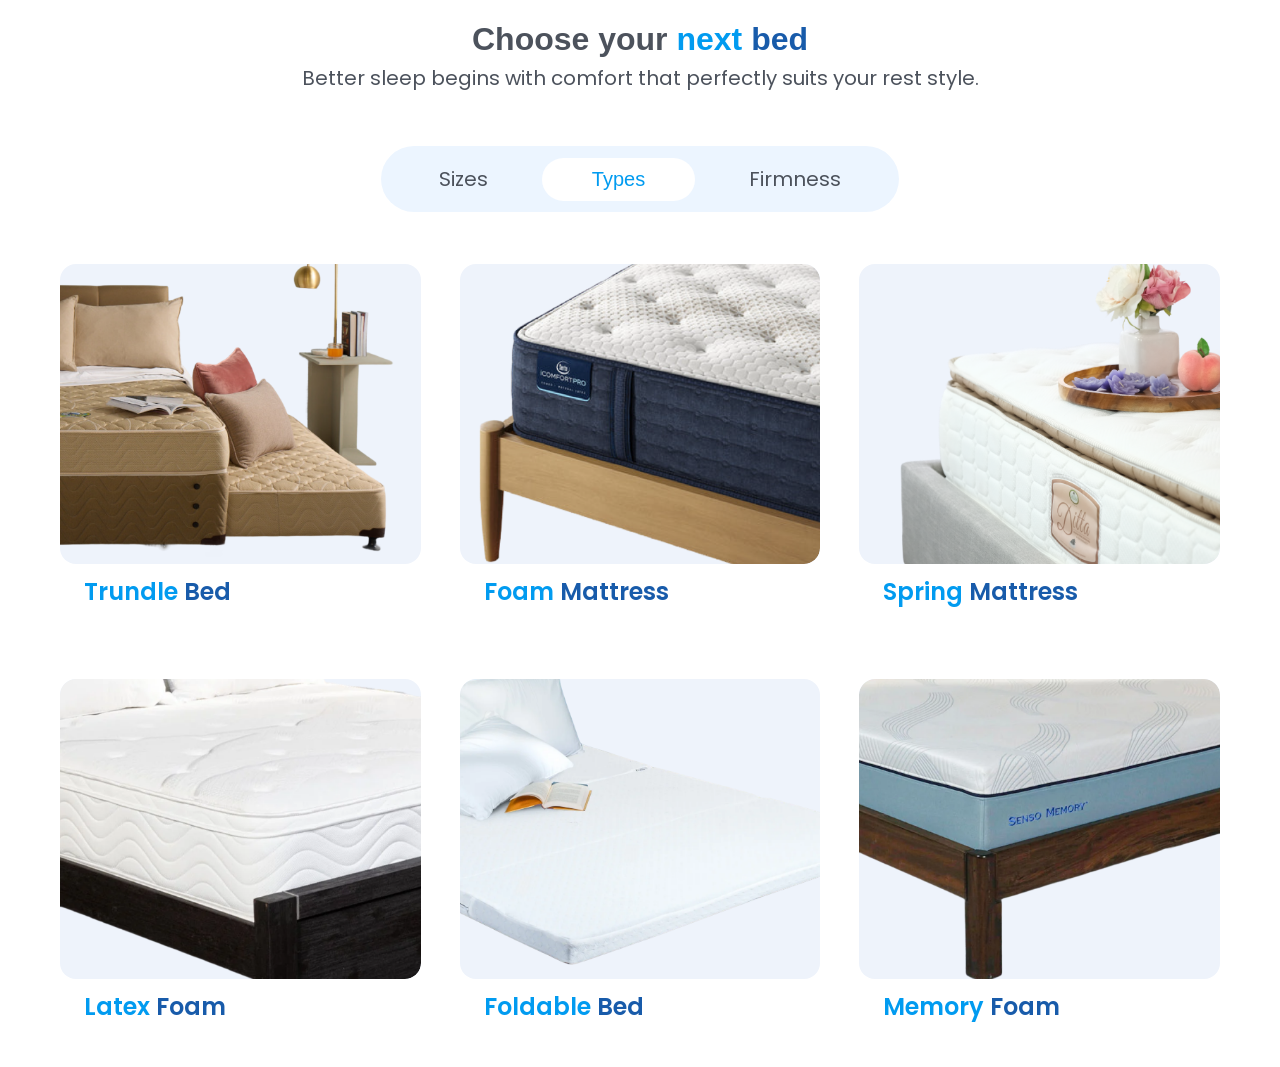
==== commit 4931b4a6: "remove attribute on product grid" ====
--- a/src/index.html
+++ b/src/index.html
@@ -33,7 +33,7 @@
 
           <!-- Product Grid -->
           <!-- We'll insert the products here -->
-          <section class="product-grid" data-category="types"></section>
+          <section class="product-grid"></section>
 
         </div>
       </section>
--- a/src/style.css
+++ b/src/style.css
@@ -53,6 +53,7 @@
   align-items: center;
   justify-content: center;
   gap: 1.25rem;
+  padding-bottom: 2rem;
 }
 
 /* Products Section Header */
@@ -103,11 +104,14 @@
   background-color: transparent;
   color: var(--primary-text);
   cursor: pointer;
+  font-weight: 400;
+  font-size: 14px;
 }
 
 .nav-tab-active {
   background-color: var(--white);
   color: var(--secondary);
+  font-weight: 500;
 }
 
 /* Product Grid */
@@ -240,13 +244,17 @@
 
   .nav-tab {
     padding: 10px 50px;
+    font-size: 20px;
   }
 
   .products-section {
     padding-inline: 3rem;
     max-width: 1440px;
     margin: 0 auto;
-  }
+    padding-bottom: 0;
+    gap: 0;
+  }
+
   .product-grid {
     grid-template-columns: repeat(3, 1fr);
   }
@@ -262,6 +270,7 @@
 
   .product-title-reveal {
     display: unset;
+    font-size: 1.5rem;
   }
 
   .product-card > div:first-child {
@@ -283,7 +292,7 @@
     gap: 0.25rem;
     display: flex;
     position: absolute;
-    bottom: -50%;
+    bottom: -60%;
     left: 0;
     right: 0;
     padding: 16px 24px 24px 24px;
@@ -326,7 +335,7 @@
     transition: transform 0.35s ease;
   }
 
-  .skeleton-card{
+  .skeleton-card {
     height: 300px;
     width: 100%;
   }
